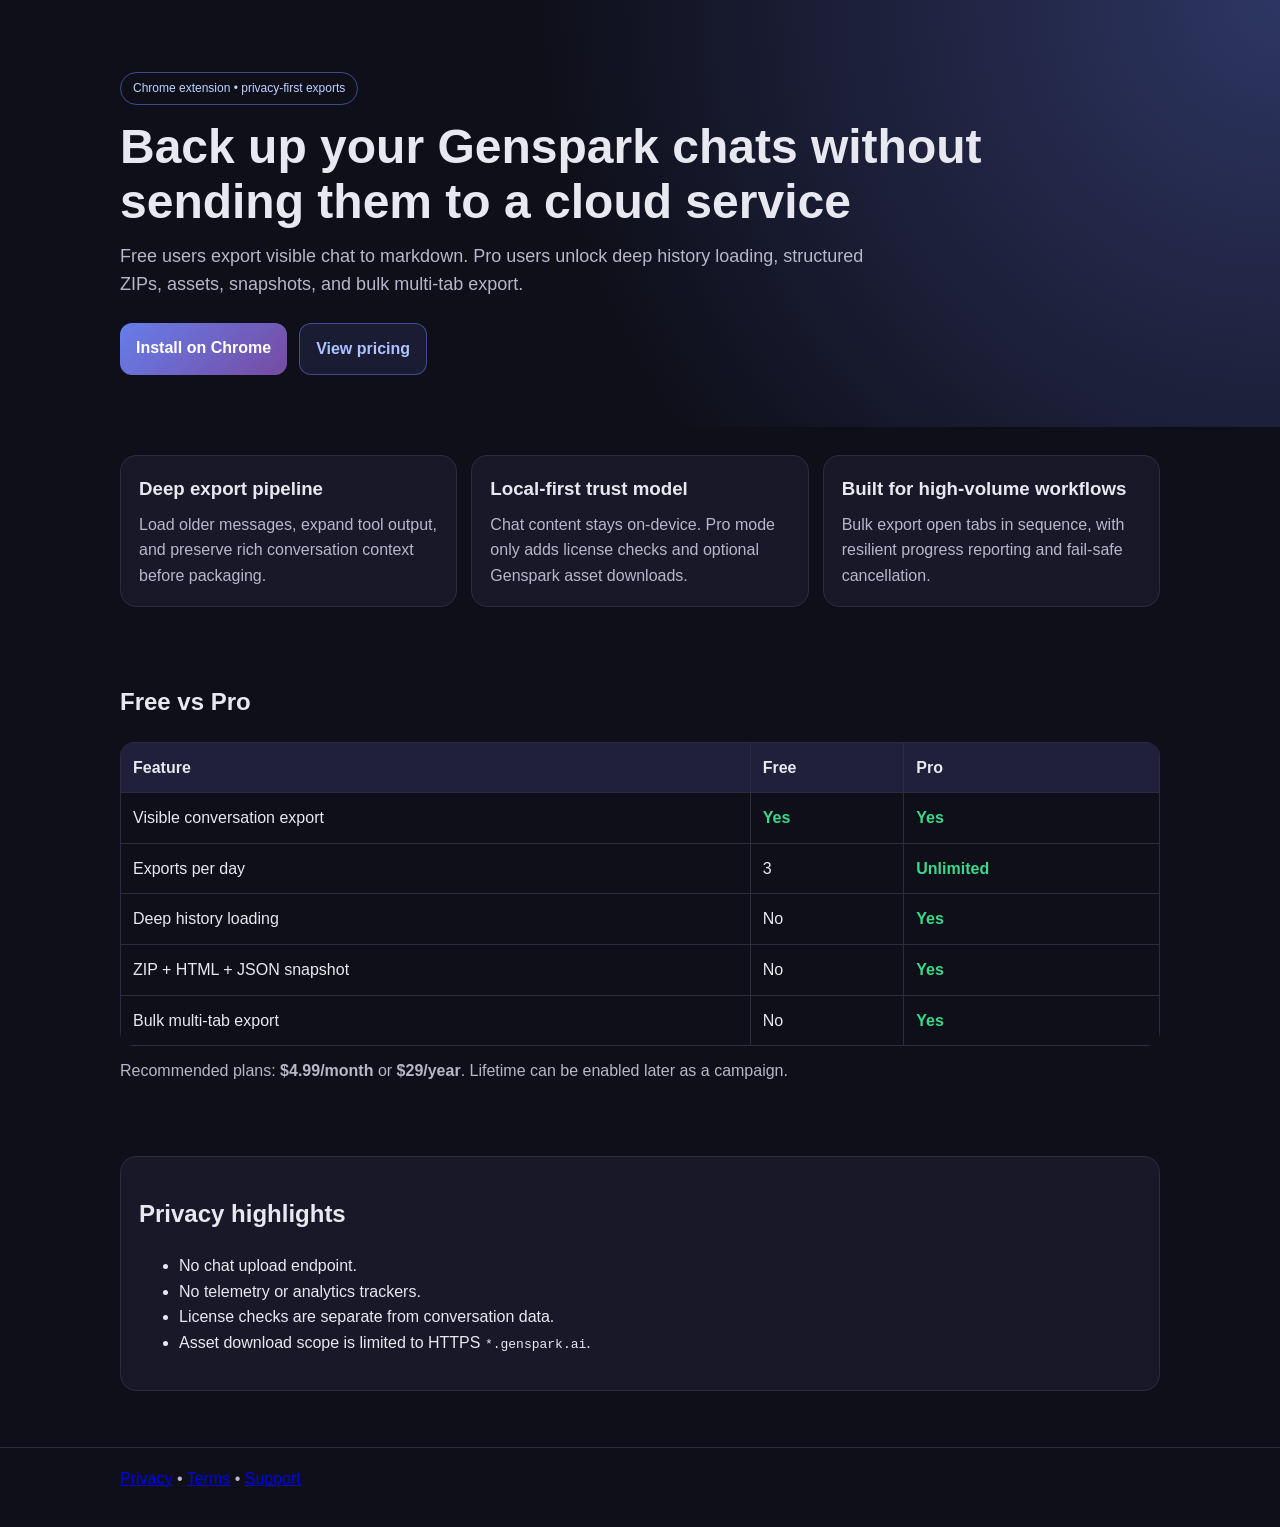
==== index.html @ 4604c627 "Initial site: landing page, privacy policy, terms, support with all placeholder URLs replaced" ====
<!DOCTYPE html>
<html lang="en">
<head>
  <meta charset="UTF-8" />
  <meta name="viewport" content="width=device-width, initial-scale=1.0" />
  <title>Genspark Bulk Exporter</title>
  <meta name="description" content="Deep-export Genspark conversations to local markdown or ZIP backups. Privacy-focused and built for power users." />
  <link rel="stylesheet" href="./styles.css" />
</head>
<body>
  <main>
    <section class="hero">
      <div class="container">
        <span class="badge">Chrome extension • privacy-first exports</span>
        <h1>Back up your Genspark chats without sending them to a cloud service</h1>
        <p class="lead">Free users export visible chat to markdown. Pro users unlock deep history loading, structured ZIPs, assets, snapshots, and bulk multi-tab export.</p>
        <div class="actions">
          <a class="btn primary" href="#" aria-label="Install from Chrome Web Store">Install on Chrome</a>
          <a class="btn ghost" href="#pricing">View pricing</a>
        </div>
      </div>
    </section>

    <section class="section">
      <div class="container">
        <div class="grid">
          <article class="card">
            <h3>Deep export pipeline</h3>
            <p>Load older messages, expand tool output, and preserve rich conversation context before packaging.</p>
          </article>
          <article class="card">
            <h3>Local-first trust model</h3>
            <p>Chat content stays on-device. Pro mode only adds license checks and optional Genspark asset downloads.</p>
          </article>
          <article class="card">
            <h3>Built for high-volume workflows</h3>
            <p>Bulk export open tabs in sequence, with resilient progress reporting and fail-safe cancellation.</p>
          </article>
        </div>
      </div>
    </section>

    <section class="section" id="pricing">
      <div class="container">
        <h2>Free vs Pro</h2>
        <table>
          <thead>
            <tr>
              <th>Feature</th>
              <th>Free</th>
              <th>Pro</th>
            </tr>
          </thead>
          <tbody>
            <tr>
              <td>Visible conversation export</td>
              <td class="ok">Yes</td>
              <td class="ok">Yes</td>
            </tr>
            <tr>
              <td>Exports per day</td>
              <td>3</td>
              <td class="ok">Unlimited</td>
            </tr>
            <tr>
              <td>Deep history loading</td>
              <td>No</td>
              <td class="ok">Yes</td>
            </tr>
            <tr>
              <td>ZIP + HTML + JSON snapshot</td>
              <td>No</td>
              <td class="ok">Yes</td>
            </tr>
            <tr>
              <td>Bulk multi-tab export</td>
              <td>No</td>
              <td class="ok">Yes</td>
            </tr>
          </tbody>
        </table>
        <p class="muted" style="margin-top:12px;">Recommended plans: <strong>$4.99/month</strong> or <strong>$29/year</strong>. Lifetime can be enabled later as a campaign.</p>
      </div>
    </section>

    <section class="section">
      <div class="container card">
        <h2>Privacy highlights</h2>
        <ul>
          <li>No chat upload endpoint.</li>
          <li>No telemetry or analytics trackers.</li>
          <li>License checks are separate from conversation data.</li>
          <li>Asset download scope is limited to HTTPS <code>*.genspark.ai</code>.</li>
        </ul>
      </div>
    </section>
  </main>

  <footer class="footer">
    <div class="container">
      <a href="./privacy.html">Privacy</a> •
      <a href="./terms.html">Terms</a> •
      <a href="./support.html">Support</a>
    </div>
  </footer>
</body>
</html>
---- styles.css ----
:root {
  --bg: #0f0f1a;
  --card: #181829;
  --border: #2b2b42;
  --text: #e8e8f0;
  --muted: #b7b7c9;
  --accentA: #667eea;
  --accentB: #764ba2;
  --ok: #39d98a;
}
* { box-sizing: border-box; }
body {
  margin: 0;
  font-family: Inter, -apple-system, BlinkMacSystemFont, 'Segoe UI', sans-serif;
  background: var(--bg);
  color: var(--text);
  line-height: 1.6;
}
.container {
  width: min(1040px, 92%);
  margin: 0 auto;
}
.hero {
  padding: 72px 0 52px;
  background: radial-gradient(circle at top right, rgba(102,126,234,0.35), transparent 55%);
}
.badge {
  display: inline-block;
  border: 1px solid rgba(102,126,234,0.55);
  color: #bed2ff;
  border-radius: 999px;
  padding: 6px 12px;
  font-size: 12px;
  margin-bottom: 14px;
}
h1 {
  margin: 0 0 12px;
  font-size: clamp(28px, 4vw, 48px);
  line-height: 1.15;
}
p.lead {
  margin: 0;
  color: var(--muted);
  max-width: 760px;
  font-size: 18px;
}
.actions {
  display: flex;
  flex-wrap: wrap;
  gap: 12px;
  margin-top: 24px;
}
.btn {
  display: inline-block;
  text-decoration: none;
  padding: 12px 16px;
  border-radius: 12px;
  font-weight: 700;
}
.btn.primary {
  color: #fff;
  background: linear-gradient(135deg, var(--accentA), var(--accentB));
}
.btn.ghost {
  color: #adc2ff;
  border: 1px solid rgba(102,126,234,0.5);
  background: rgba(102,126,234,0.12);
}
.section { padding: 28px 0; }
.grid {
  display: grid;
  grid-template-columns: repeat(auto-fit, minmax(240px, 1fr));
  gap: 14px;
}
.card {
  background: var(--card);
  border: 1px solid var(--border);
  border-radius: 16px;
  padding: 18px;
}
.card h3 { margin: 0 0 8px; }
.card p { margin: 0; color: var(--muted); }
table {
  width: 100%;
  border-collapse: collapse;
  overflow: hidden;
  border-radius: 14px;
}
th, td {
  border: 1px solid var(--border);
  padding: 12px;
  text-align: left;
}
th { background: #20203a; }
.ok { color: var(--ok); font-weight: 700; }
small, .muted { color: var(--muted); }
.footer {
  border-top: 1px solid var(--border);
  margin-top: 28px;
  padding: 18px 0 36px;
  color: var(--muted);
}
.nav {
  padding: 14px 0;
  border-bottom: 1px solid var(--border);
}
.nav a {
  color: #bed2ff;
  text-decoration: none;
  margin-right: 16px;
}
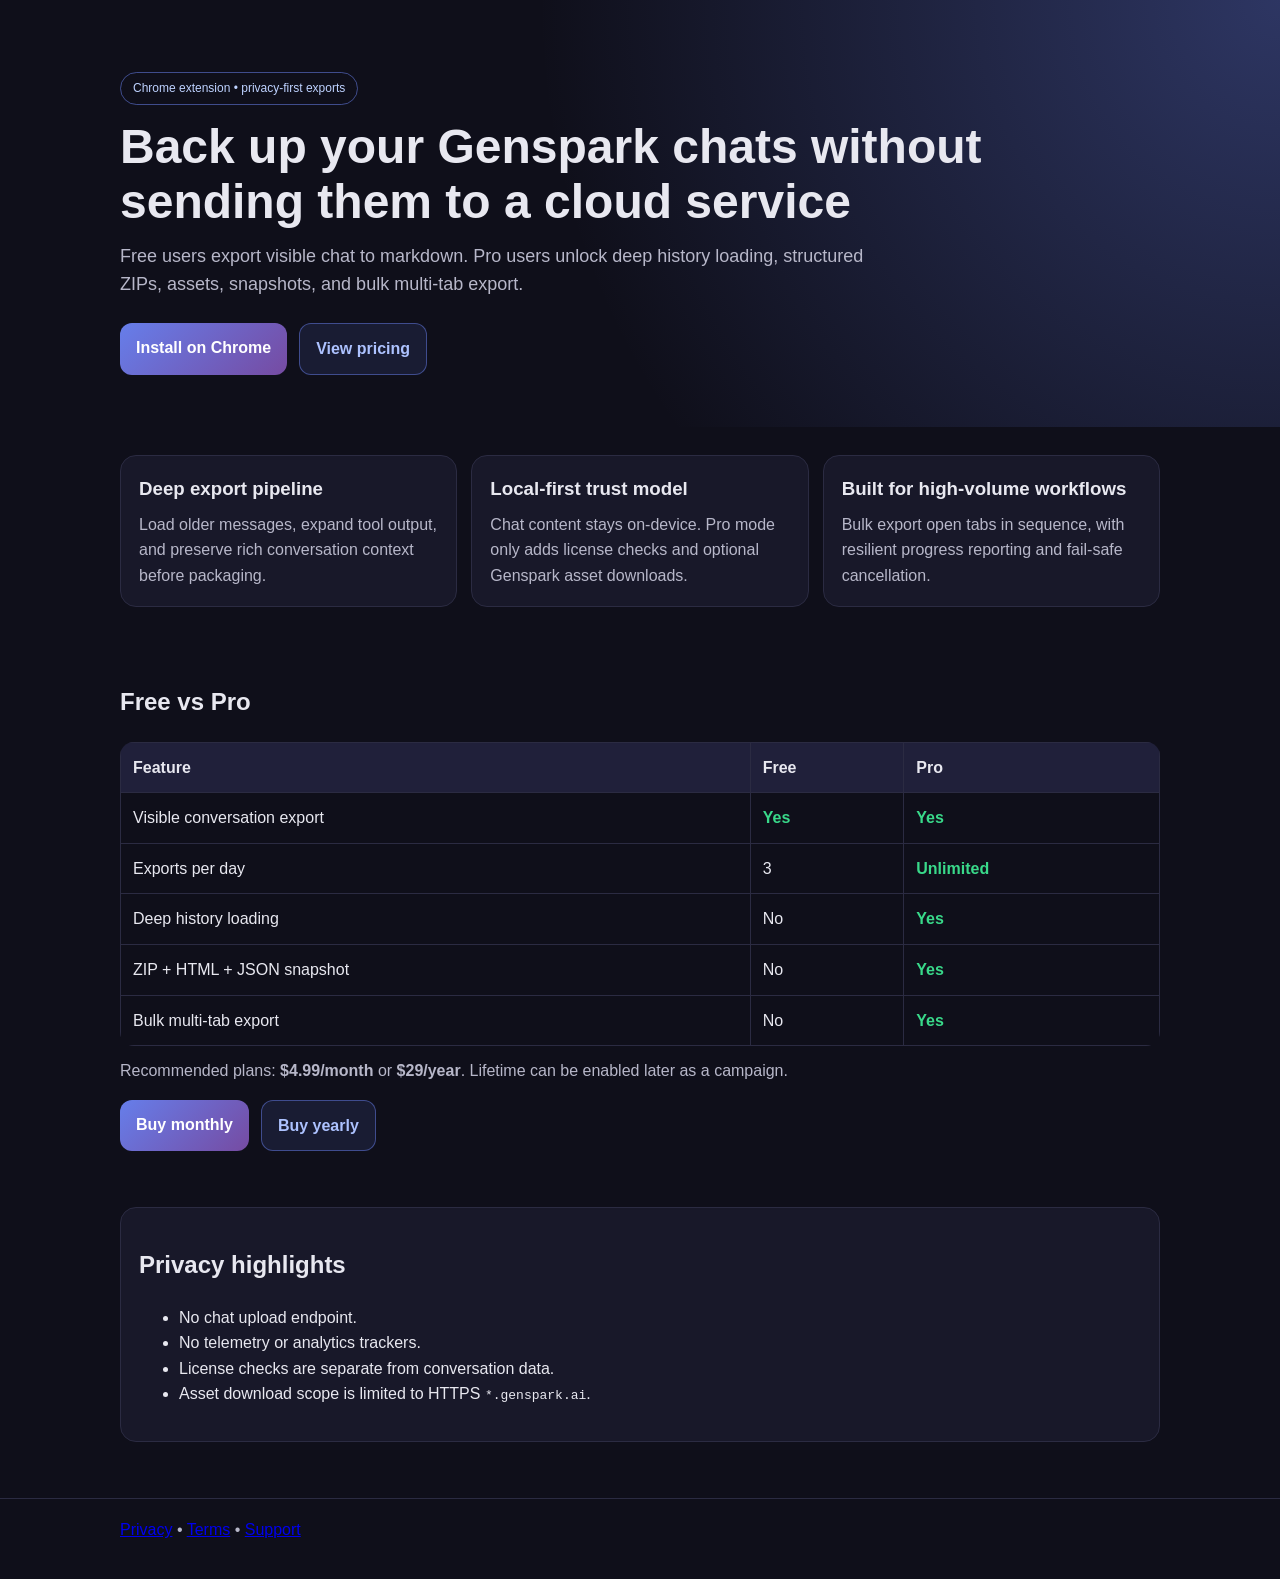
==== commit 763d39b0: "launch: add checkout links to landing page" ====
--- a/index.html
+++ b/index.html
@@ -80,6 +80,10 @@
           </tbody>
         </table>
         <p class="muted" style="margin-top:12px;">Recommended plans: <strong>$4.99/month</strong> or <strong>$29/year</strong>. Lifetime can be enabled later as a campaign.</p>
+        <div class="actions" style="margin-top:16px;">
+          <a class="btn primary" href="https://gensparktools.lemonsqueezy.com/checkout/buy/c4ff6454-350f-4f04-90d9-052425ee9f30">Buy monthly</a>
+          <a class="btn ghost" href="https://gensparktools.lemonsqueezy.com/checkout/buy/47be0a91-bee7-45a9-9076-0c4214b518e5">Buy yearly</a>
+        </div>
       </div>
     </section>
 
